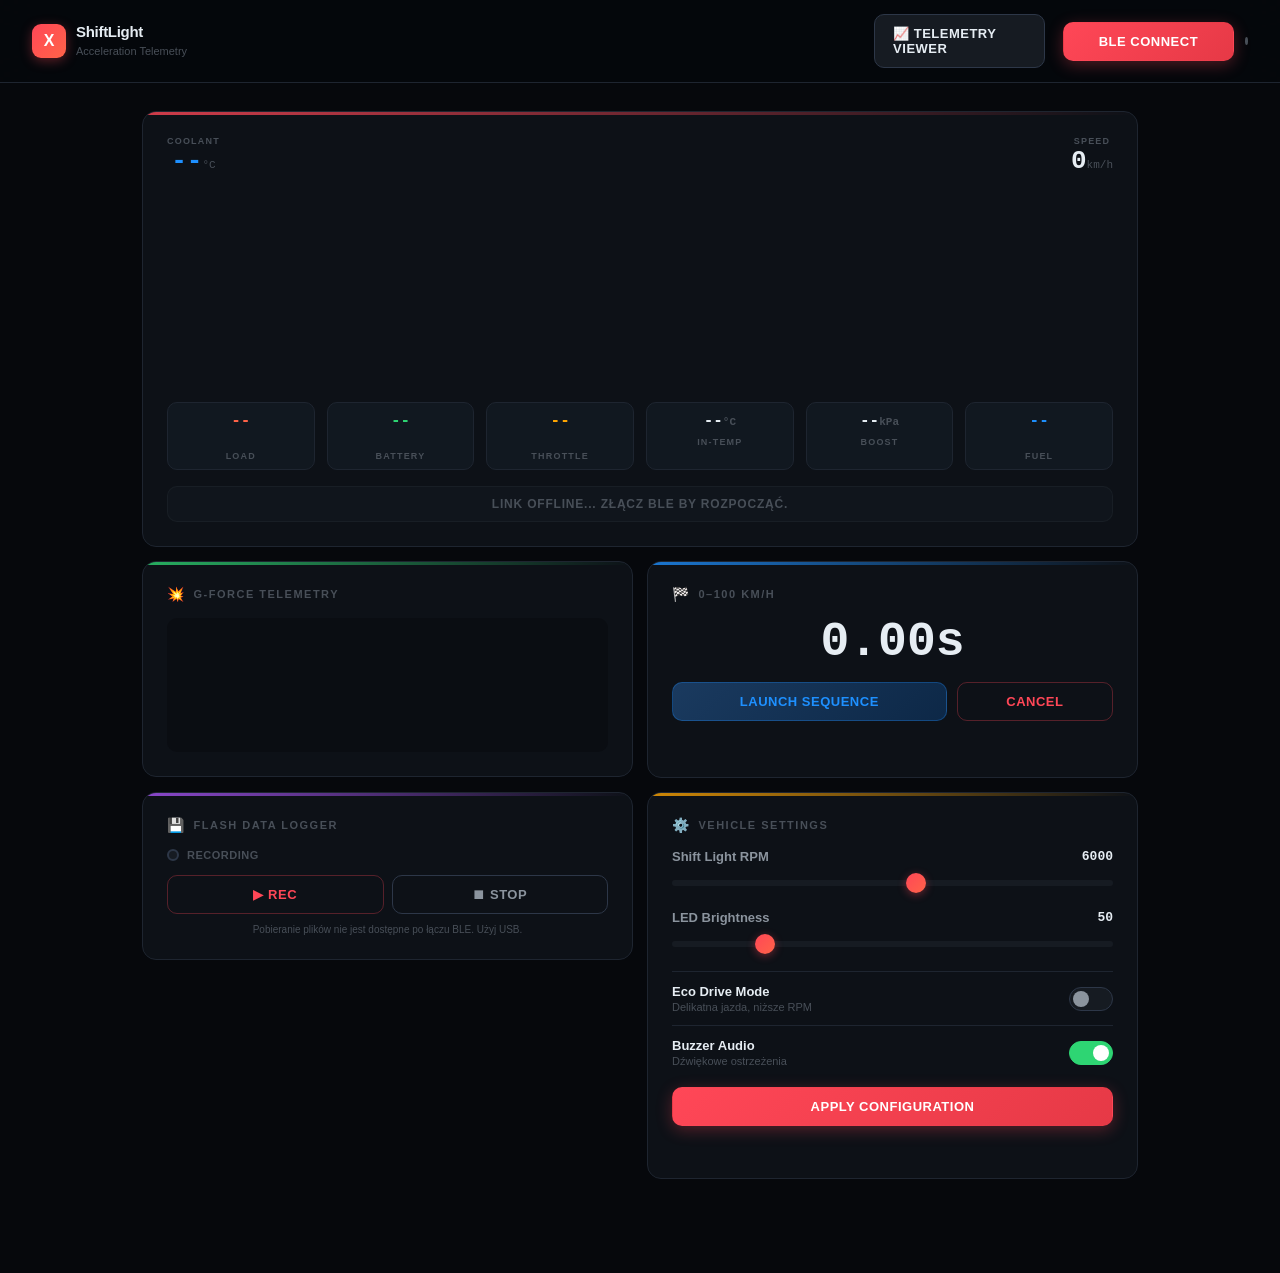
==== web_app/index.html @ bd6e5fac "Complete BLE migration and extract Web App" ====
<!DOCTYPE html>
<html lang="pl">
<head>
  <meta charset="UTF-8">
  <meta name="viewport" content="width=device-width, initial-scale=1, maximum-scale=1, user-scalable=no">
  <title>XIAO ShiftLight — Dashboard</title>
  <link rel="stylesheet" href="style.css">
  <link rel="manifest" href="manifest.json">
</head>
<body>

  <!-- COUNTDOWN OVERLAY -->
  <div class="countdown-overlay" id="countdownOverlay">
    <div class="countdown-num" id="countdownNum">5</div>
  </div>

  <!-- HEADER -->
  <header class="header">
    <div class="header-brand">
      <div class="header-logo">X</div>
      <div class="header-text">
        <h1>ShiftLight</h1>
        <span>Acceleration Telemetry</span>
      </div>
    </div>
    <div class="header-status">
      <a href="viewer.html" class="btn nav-link">📈 Telemetry Viewer</a>
      <button id="btnConnect" class="btn btn-primary btn-connect">BLE Connect</button>
      <div id="connStatusDot" class="pulse-offline dot-margin"></div>
    </div>
  </header>

  <!-- MAIN CONTENT -->
  <div class="main">

    <!-- COCKPIT -->
    <div class="card cockpit" id="cockpit">
      <div class="cockpit-top">
        <div class="cockpit-corner corner-temp">
          <div class="cockpit-corner-label">Coolant</div>
          <div class="cockpit-corner-value"><span id="tempDisplay">--</span><span class="cockpit-corner-unit">°C</span></div>
        </div>
        <div class="cockpit-corner corner-speed">
          <div class="cockpit-corner-label">Speed</div>
          <div class="cockpit-corner-value"><span id="speedDisplay">0</span><span class="cockpit-corner-unit">km/h</span></div>
        </div>
      </div>

      <canvas id="gaugeCanvas" width="380" height="200"></canvas>

      <div class="mini-grid">
        <div class="mini-item">
          <div class="mini-value val-orange"><span id="valLoad">--</span></div>
          <canvas id="loadCanvas" width="120" height="6" class="mini-bar"></canvas>
          <div class="mini-label">Load</div>
        </div>
        <div class="mini-item">
          <div class="mini-value val-green"><span id="valVolt">--</span></div>
          <canvas id="voltCanvas" width="120" height="6" class="mini-bar"></canvas>
          <div class="mini-label">Battery</div>
        </div>
        <div class="mini-item">
          <div class="mini-value val-yellow"><span id="valTps">--</span></div>
          <canvas id="tpsCanvas" width="120" height="6" class="mini-bar"></canvas>
          <div class="mini-label">Throttle</div>
        </div>
        <div class="mini-item">
          <div class="mini-value val-text-1"><span id="valIat">--</span><span class="mini-unit">°C</span></div>
          <div class="mini-label mt-8">In-Temp</div>
        </div>
        <div class="mini-item">
          <div class="mini-value val-text-1"><span id="valMap">--</span><span class="mini-unit">kPa</span></div>
          <div class="mini-label mt-8">Boost</div>
        </div>
        <div class="mini-item">
          <div class="mini-value val-blue"><span id="valFuel">--</span></div>
          <canvas id="fuelCanvas" width="120" height="6" class="mini-bar"></canvas>
          <div class="mini-label">Fuel</div>
        </div>
      </div>

      <div id="sysState" class="sys-state state-offline">Link Offline... Złącz BLE by rozpocząć.</div>
    </div>

    <!-- G-FORCE + TIMER -->
    <div class="grid-2col">
      <div class="card gforce-card">
        <div class="card-title"><span class="icon">💥</span> G-Force Telemetry</div>
        <canvas id="telemetryCanvas" width="460" height="140"></canvas>
      </div>
      <div class="card timer-card">
        <div class="card-title"><span class="icon">🏁</span> 0–100 km/h</div>
        <div class="timer-display" id="timeDisplay">0.00s</div>
        <div class="timer-buttons">
          <button class="btn btn-launch flex-2" onclick="startTimer()">Launch Sequence</button>
          <button class="btn btn-cancel flex-1" id="btnCancel" onclick="cancelTimer()">Cancel</button>
        </div>
        <div class="timer-status status-blue" id="timerStatus"></div>
      </div>
    </div>

    <!-- LOGGER + SETTINGS -->
    <div class="grid-2col">
      <div class="card logger-card">
        <div class="card-title"><span class="icon">💾</span> Flash Data Logger</div>
        <div class="logger-header">
          <div class="logger-status">
            <div class="rec-dot" id="logIndicator"></div>
            <span>Recording</span>
          </div>
        </div>
        <div class="logger-buttons">
          <button class="btn btn-rec flex-1" id="btnLogStart" onclick="startLogging()">▶ REC</button>
          <button class="btn btn-stop flex-1" id="btnLogStop" onclick="stopLogging()">⏹ Stop</button>
        </div>
        <p class="logger-info">Pobieranie plików nie jest dostępne po łączu BLE. Użyj USB.</p>
      </div>

      <div class="card settings-card">
        <div class="card-title"><span class="icon">⚙️</span> Vehicle Settings</div>
        <div class="setting-group">
          <div class="setting-label">
            Shift Light RPM
            <span class="setting-value" id="rpmVal">6000</span>
          </div>
          <input type="range" id="rpmLimit" min="1000" max="10000" step="100" value="6000" oninput="updateVal('rpmVal', this.value)">
        </div>
        <div class="setting-group">
          <div class="setting-label">
            LED Brightness
            <span class="setting-value" id="brtVal">50</span>
          </div>
          <input type="range" id="brightness" min="0" max="255" step="1" value="50" oninput="updateVal('brtVal', this.value)">
        </div>
        <div class="toggle-row">
          <div>
            <div class="toggle-label">Eco Drive Mode</div>
            <div class="toggle-desc">Delikatna jazda, niższe RPM</div>
          </div>
          <label class="switch">
            <input type="checkbox" id="ecoMode">
            <span class="slider"></span>
          </label>
        </div>
        <div class="toggle-row">
          <div>
            <div class="toggle-label">Buzzer Audio</div>
            <div class="toggle-desc">Dźwiękowe ostrzeżenia</div>
          </div>
          <label class="switch">
            <input type="checkbox" id="buzzerMode" checked>
            <span class="slider"></span>
          </label>
        </div>
        <button class="btn btn-primary btn-save" onclick="saveSettings()" id="btnSave">Apply Configuration</button>
        <div id="status"></div>
      </div>
    </div>
  </div>

  <script src="app.js"></script>
</body>
</html>
---- web_app/style.css ----
:root {
  --bg-body: #06080c;
  --bg-card: #0d1117;
  --bg-card-alt: #111820;
  --bg-input: #161b22;
  --bg-hover: #1c2230;
  --border: #1e2530;
  --border-accent: #2d3748;
  --text-1: #e6edf3;
  --text-2: #8b949e;
  --text-3: #484f58;
  --red: #ff4757;
  --green: #2ed573;
  --blue: #1e90ff;
  --yellow: #ffa502;
  --cyan: #00d2d3;
  --orange: #ff6348;
  --purple: #a855f7;
  --radius: 14px;
  --radius-sm: 10px;
  --shadow: 0 8px 32px rgba(0,0,0,0.45);
  --transition: 0.25s cubic-bezier(0.4,0,0.2,1);
}
*, *::before, *::after { margin:0; padding:0; box-sizing:border-box; }

body {
  background: var(--bg-body);
  color: var(--text-1);
  font-family: 'Segoe UI', -apple-system, BlinkMacSystemFont, Roboto, Helvetica, Arial, sans-serif;
  -webkit-font-smoothing: antialiased;
  min-height: 100vh;
  overflow-x: hidden;
}

/* === HEADER === */
.header {
  position: sticky; top: 0; z-index: 50;
  display: flex; align-items: center; justify-content: space-between;
  padding: 12px 16px;
  background: rgba(6,8,12,0.82);
  backdrop-filter: blur(20px) saturate(180%);
  -webkit-backdrop-filter: blur(20px) saturate(180%);
  border-bottom: 1px solid var(--border);
}
.header-brand { display: flex; align-items: center; gap: 10px; }
.header-logo {
  width: 34px; height: 34px;
  background: linear-gradient(135deg, var(--red), var(--orange));
  border-radius: 9px;
  display: flex; align-items: center; justify-content: center;
  font-weight: 900; font-size: 16px; color: #fff;
  box-shadow: 0 3px 12px rgba(255,71,87,0.35);
  flex-shrink: 0;
}
.header-text h1 { font-size: 15px; font-weight: 700; letter-spacing: -0.3px; line-height: 1.2; }
.header-text span { font-size: 11px; color: var(--text-3); font-weight: 500; }
.header-status {
  display: flex; align-items: center; gap: 6px;
  font-size: 11px; font-weight: 600; color: var(--text-3);
  letter-spacing: 0.5px; text-transform: uppercase;
}
.header-status .pulse {
  width: 8px; height: 8px; border-radius: 50%;
  background: var(--green);
  box-shadow: 0 0 8px rgba(46,213,115,0.6);
  animation: pulse 2s ease-in-out infinite;
}
.header-status .pulse-offline {
  width: 8px; height: 8px; border-radius: 50%;
  background: var(--text-3);
}

@keyframes pulse {
  0%, 100% { opacity: 1; transform: scale(1); }
  50% { opacity: 0.5; transform: scale(0.8); }
}

/* === MAIN === */
.main { max-width: 920px; margin: 0 auto; padding: 16px 12px 80px; }

/* === CARD === */
.card {
  background: var(--bg-card);
  border: 1px solid var(--border);
  border-radius: var(--radius);
  padding: 20px;
  margin-bottom: 14px;
  position: relative;
  overflow: hidden;
  transition: var(--transition);
}
.card::before {
  content: '';
  position: absolute; top: 0; left: 0; right: 0;
  height: 3px;
  background: var(--card-accent, linear-gradient(90deg, var(--red), var(--orange)));
  opacity: 0.8;
}
.card:hover { border-color: var(--border-accent); }
.card-title {
  font-size: 11px; font-weight: 700;
  letter-spacing: 1.5px; text-transform: uppercase;
  color: var(--text-3);
  margin-bottom: 16px;
  display: flex; align-items: center; gap: 8px;
}
.card-title .icon { font-size: 14px; }

/* === COCKPIT === */
.cockpit { --card-accent: linear-gradient(90deg, var(--red), transparent); text-align: center; padding-bottom: 16px; }
.cockpit-top { display: flex; justify-content: space-between; align-items: flex-start; margin-bottom: 0; }
.cockpit-corner { display: flex; flex-direction: column; align-items: center; gap: 2px; }
.cockpit-corner-label { font-size: 9px; font-weight: 700; letter-spacing: 1.2px; text-transform: uppercase; color: var(--text-3); }
.cockpit-corner-value { font-family: 'Segoe UI', monospace; font-size: 22px; font-weight: 700; line-height: 1; }
.cockpit-corner-unit { font-size: 11px; color: var(--text-3); font-weight: 500; }
.corner-temp .cockpit-corner-value { color: var(--blue); }
.corner-speed .cockpit-corner-value { color: var(--text-1); }
#gaugeCanvas { width: 100%; max-width: 340px; height: auto !important; margin: 8px auto 0; display: block; }

/* === MINI GAUGES GRID === */
.mini-grid { display: grid; grid-template-columns: repeat(3, 1fr); gap: 10px; margin-top: 20px; }
.mini-item {
  text-align: center; padding: 10px 4px 8px;
  background: var(--bg-card-alt);
  border: 1px solid var(--border);
  border-radius: var(--radius-sm);
  transition: var(--transition);
}
.mini-item:hover { border-color: var(--border-accent); }
.mini-value { font-family: 'Segoe UI', monospace; font-size: 16px; font-weight: 700; line-height: 1; margin-bottom: 4px; }
.mini-bar { width: 100%; height: 4px; border-radius: 2px; margin: 6px auto 4px; }
.mini-label { font-size: 9px; font-weight: 700; letter-spacing: 1.2px; text-transform: uppercase; color: var(--text-3); }

/* === HELPERS (EXTRACTED INLINE STYLES) === */
.nav-link { margin-right: 12px; border-color: transparent; padding: 6px 14px; font-size: 11px; text-decoration: none; }
.btn-connect { padding: 6px 14px; font-size: 11px; }
.dot-margin { margin-left: 5px; }

.val-orange { color: var(--orange); }
.val-green { color: var(--green); }
.val-yellow { color: var(--yellow); }
.val-text-1 { color: var(--text-1); }
.val-blue { color: var(--blue); }

.mini-unit { font-size: 11px; color: var(--text-3); }
.mt-8 { margin-top: 8px; }
.mt-10 { margin-top: 10px; }

.flex-2 { flex: 2; }
.flex-1 { flex: 1; }

.status-blue { color: var(--blue); }
.logger-info { font-size: 10px; color: var(--text-3); text-align: center; margin-top: 10px; }

/* === SYSTEM STATE === */
.sys-state {
  margin-top: 16px; padding: 10px 14px;
  border-radius: var(--radius-sm);
  font-size: 12px; font-weight: 700;
  letter-spacing: 0.8px; text-transform: uppercase;
  text-align: center; transition: var(--transition);
}
.state-normal { background: rgba(46,213,115,0.08); color: var(--green); border: 1px solid rgba(46,213,115,0.15); }
.state-cold { background: rgba(30,144,255,0.08); color: var(--blue); border: 1px solid rgba(30,144,255,0.15); }
.state-eco { background: rgba(46,213,115,0.08); color: var(--green); border: 1px solid rgba(46,213,115,0.15); }
.state-offline { background: rgba(72,79,88,0.08); color: var(--text-3); border: 1px solid rgba(72,79,88,0.15); }

/* === G-FORCE === */
.gforce-card { --card-accent: linear-gradient(90deg, var(--green), transparent); }
#telemetryCanvas { width: 100%; height: auto !important; display: block; border-radius: var(--radius-sm); background: #0a0d12; }

/* === TIMER === */
.timer-card { --card-accent: linear-gradient(90deg, var(--blue), transparent); }
.timer-display {
  font-family: 'Segoe UI', monospace; font-size: 48px; font-weight: 700;
  text-align: center; margin: 8px 0 16px; line-height: 1;
  color: var(--text-1);
}
.timer-buttons { display: flex; gap: 10px; }
.timer-status { text-align: center; margin-top: 12px; font-size: 13px; font-weight: 700; letter-spacing: 1px; text-transform: uppercase; height: 20px; }

/* === DATA LOGGER === */
.logger-card { --card-accent: linear-gradient(90deg, var(--purple), transparent); }
.logger-header { display: flex; align-items: center; justify-content: space-between; margin-bottom: 14px; }
.logger-status { display: flex; align-items: center; gap: 8px; font-size: 11px; font-weight: 600; color: var(--text-3); letter-spacing: 0.5px; text-transform: uppercase; }
.rec-dot {
  width: 12px; height: 12px; border-radius: 50%;
  background: var(--bg-input); border: 2px solid var(--border-accent);
  transition: var(--transition);
}
.rec-dot.active {
  background: var(--red); border-color: var(--red);
  box-shadow: 0 0 12px rgba(255,71,87,0.5);
  animation: pulse 1s ease-in-out infinite;
}
.logger-buttons { display: flex; gap: 8px; }

/* === SETTINGS === */
.settings-card { --card-accent: linear-gradient(90deg, var(--yellow), transparent); }
.setting-group { margin-bottom: 20px; }
.setting-group:last-child { margin-bottom: 0; }
.setting-label {
  display: flex; align-items: center; justify-content: space-between;
  font-size: 13px; font-weight: 600; color: var(--text-2); margin-bottom: 8px;
}
.setting-value { font-family: 'Segoe UI', monospace; font-weight: 700; color: var(--text-1); }

/* === RANGE SLIDER === */
input[type=range] {
  -webkit-appearance: none; appearance: none;
  width: 100%; height: 6px;
  background: var(--bg-input); border-radius: 3px; outline: none;
  transition: var(--transition);
}
input[type=range]::-webkit-slider-thumb {
  -webkit-appearance: none; appearance: none;
  width: 20px; height: 20px;
  background: linear-gradient(135deg, var(--red), var(--orange));
  border-radius: 50%; cursor: pointer;
  box-shadow: 0 2px 8px rgba(255,71,87,0.4);
  transition: var(--transition);
}
input[type=range]::-webkit-slider-thumb:hover { transform: scale(1.15); box-shadow: 0 3px 12px rgba(255,71,87,0.6); }
input[type=range]::-moz-range-thumb {
  width: 20px; height: 20px;
  background: linear-gradient(135deg, var(--red), var(--orange));
  border-radius: 50%; border: none; cursor: pointer;
}

/* === TOGGLE === */
.toggle-row {
  display: flex; align-items: center; justify-content: space-between;
  padding: 12px 0; border-top: 1px solid var(--border);
}
.toggle-row:first-of-type { border-top: none; }
.toggle-label { font-size: 13px; font-weight: 600; color: var(--text-1); }
.toggle-desc { font-size: 11px; color: var(--text-3); margin-top: 2px; }
.switch { position: relative; display: inline-block; width: 44px; height: 24px; flex-shrink: 0; }
.switch input { opacity: 0; width: 0; height: 0; }
.slider {
  position: absolute; cursor: pointer; top: 0; left: 0; right: 0; bottom: 0;
  background: var(--bg-input); border: 1px solid var(--border-accent);
  transition: var(--transition); border-radius: 24px;
}
.slider::before {
  position: absolute; content: "";
  height: 16px; width: 16px; left: 3px; bottom: 3px;
  background: var(--text-2); transition: var(--transition); border-radius: 50%;
}
input:checked + .slider { background: var(--green); border-color: var(--green); }
input:checked + .slider::before { transform: translateX(20px); background: #fff; }

/* === BUTTONS === */
.btn {
  display: inline-flex; align-items: center; justify-content: center; gap: 6px;
  padding: 11px 18px;
  border: 1px solid var(--border-accent);
  background: var(--bg-input);
  color: var(--text-1);
  border-radius: var(--radius-sm);
  font-family: inherit; font-size: 13px; font-weight: 700;
  letter-spacing: 0.5px; text-transform: uppercase;
  cursor: pointer; transition: var(--transition); width: 100%;
}
.btn:hover { background: var(--bg-hover); transform: translateY(-1px); }
.btn:active { transform: translateY(0); }
.btn-primary {
  background: linear-gradient(135deg, var(--red), #e63946);
  border-color: transparent; color: #fff;
  box-shadow: 0 4px 16px rgba(255,71,87,0.3);
}
.btn-primary:hover { box-shadow: 0 6px 20px rgba(255,71,87,0.45); }
.btn-launch {
  background: linear-gradient(135deg, #1a3a5f, #0d2847);
  border-color: rgba(30,144,255,0.3); color: var(--blue);
}
.btn-launch:hover {
  background: linear-gradient(135deg, var(--blue), #1565c0);
  color: #fff; box-shadow: 0 4px 16px rgba(30,144,255,0.3);
}
.btn-cancel { background: transparent; border-color: rgba(255,71,87,0.3); color: var(--red); }
.btn-cancel:hover { background: rgba(255,71,87,0.08); }
.btn-rec { background: transparent; border-color: rgba(255,71,87,0.3); color: var(--red); }
.btn-rec:hover { background: rgba(255,71,87,0.1); }
.btn-rec.active { background: var(--red); color: #fff; border-color: var(--red); box-shadow: 0 4px 12px rgba(255,71,87,0.35); }
.btn-stop { background: transparent; border-color: var(--border-accent); color: var(--text-2); }
.btn-stop:hover { background: var(--bg-hover); }
.btn-export {
  background: linear-gradient(135deg, #1565C0, #0d47a1);
  border-color: transparent; color: #fff;
  margin-top: 10px; box-shadow: 0 4px 14px rgba(21,101,192,0.3);
}
.btn-export:hover { box-shadow: 0 6px 20px rgba(21,101,192,0.45); }
.btn-save { margin-top: 8px; }
#status { text-align: center; margin-top: 10px; font-size: 12px; font-weight: 700; letter-spacing: 0.5px; height: 18px; }

/* === COUNTDOWN === */
.countdown-overlay {
  display: none; position: fixed; inset: 0;
  background: rgba(6,8,12,0.92); z-index: 9999;
  align-items: center; justify-content: center;
  backdrop-filter: blur(12px); -webkit-backdrop-filter: blur(12px);
  transition: opacity 0.3s ease-out;
}
.countdown-num {
  font-family: 'Segoe UI', monospace; font-size: 200px; font-weight: 900;
  color: var(--red);
  text-shadow: 0 0 80px rgba(255,71,87,0.6), 0 0 160px rgba(255,71,87,0.2);
  line-height: 1;
}

/* === TWO COLUMN LAYOUT === */
.grid-2col { display: grid; grid-template-columns: 1fr; gap: 14px; align-items: start; }

@media (min-width: 640px) {
  .main { padding: 20px 20px 80px; }
  .card { padding: 24px; }
  .grid-2col { grid-template-columns: 1fr 1fr; }
  .cockpit-corner-value { font-size: 26px; }
  #gaugeCanvas { max-width: 380px; }
  .countdown-num { font-size: 280px; }
  .mini-grid { gap: 12px; }
}

@media (min-width: 1024px) {
  .main { max-width: 1060px; padding: 28px 32px 80px; }
  .header { padding: 14px 32px; }
  .mini-grid { grid-template-columns: repeat(6, 1fr); }
}

::-webkit-scrollbar { width: 6px; }
::-webkit-scrollbar-track { background: transparent; }
::-webkit-scrollbar-thumb { background: var(--border-accent); border-radius: 3px; }

@keyframes fadeUp {
  from { opacity: 0; transform: translateY(12px); }
  to { opacity: 1; transform: translateY(0); }
}
.card { animation: fadeUp 0.5s ease-out both; }
.card:nth-child(2) { animation-delay: 0.05s; }
.card:nth-child(3) { animation-delay: 0.1s; }
.card:nth-child(4) { animation-delay: 0.15s; }
.card:nth-child(5) { animation-delay: 0.2s; }
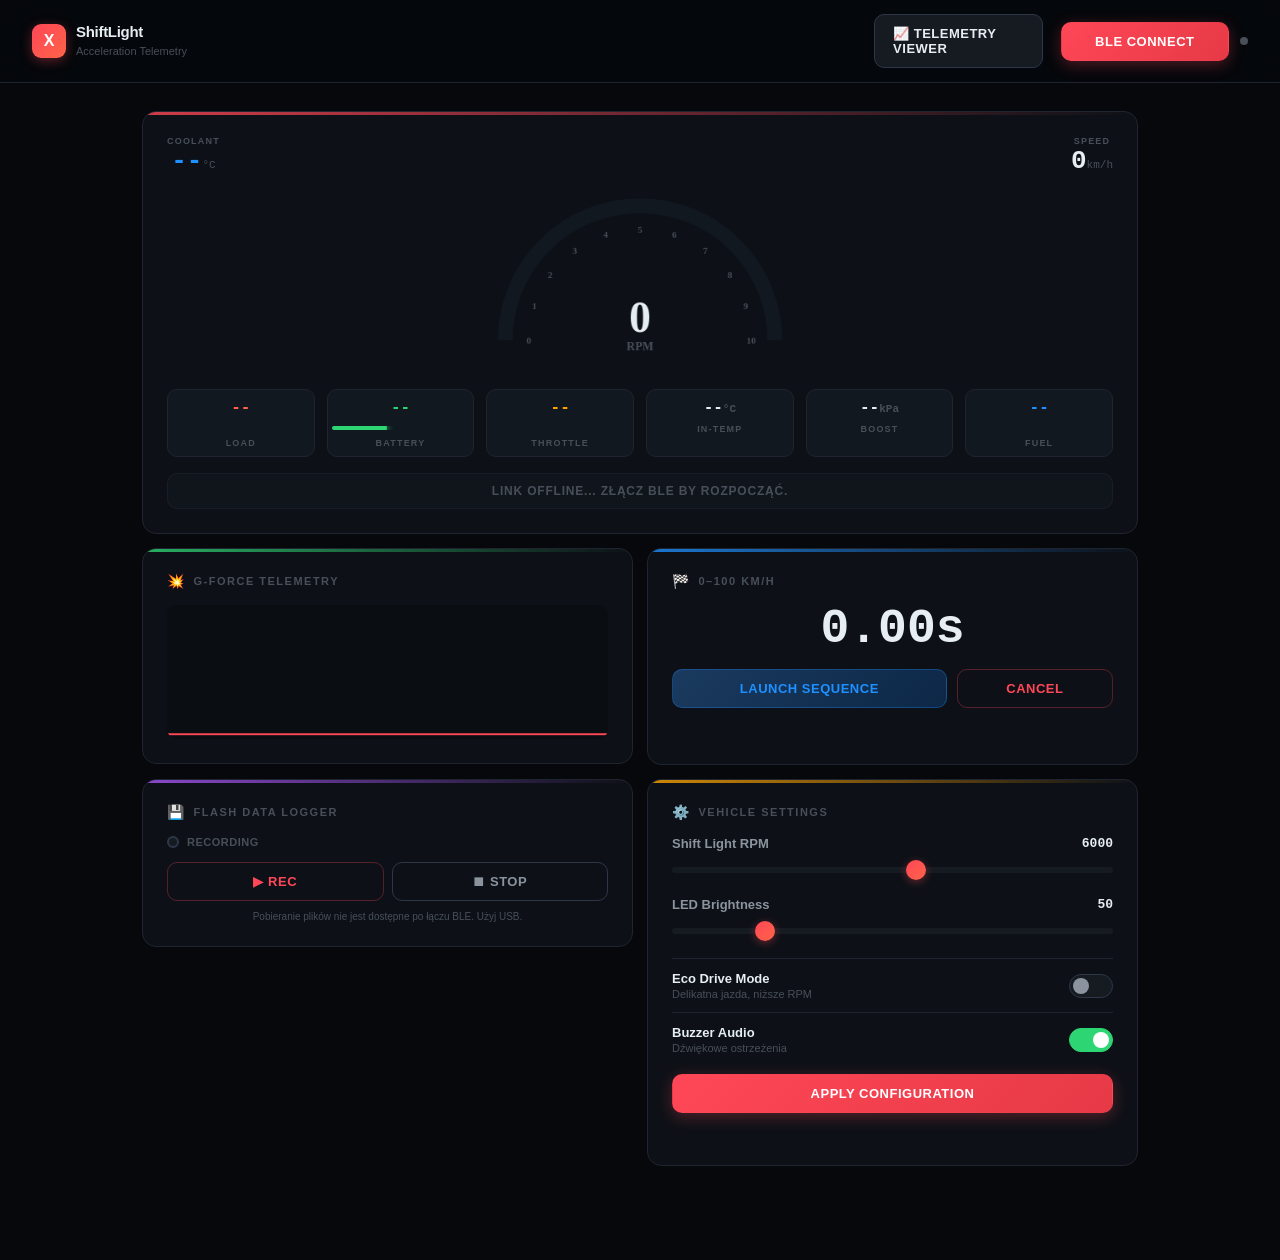
==== commit 1d8dcf2e: "Switch BLE telemetry to binary and UI/graphics refactor Replace JSON BLE telemetry with a compact pa" ====
--- a/web_app/index.html
+++ b/web_app/index.html
@@ -46,7 +46,10 @@
         </div>
       </div>
 
-      <canvas id="gaugeCanvas" width="380" height="200"></canvas>
+      <div class="gauge-container">
+        <canvas id="gaugeStaticCanvas" width="380" height="200"></canvas>
+        <canvas id="gaugeCanvas" width="380" height="200"></canvas>
+      </div>
 
       <div class="mini-grid">
         <div class="mini-item">
--- a/web_app/style.css
+++ b/web_app/style.css
@@ -64,10 +64,12 @@
   background: var(--green);
   box-shadow: 0 0 8px rgba(46,213,115,0.6);
   animation: pulse 2s ease-in-out infinite;
+  flex-shrink: 0;
 }
 .header-status .pulse-offline {
   width: 8px; height: 8px; border-radius: 50%;
   background: var(--text-3);
+  flex-shrink: 0;
 }
 
 @keyframes pulse {
@@ -115,7 +117,16 @@
 .cockpit-corner-unit { font-size: 11px; color: var(--text-3); font-weight: 500; }
 .corner-temp .cockpit-corner-value { color: var(--blue); }
 .corner-speed .cockpit-corner-value { color: var(--text-1); }
-#gaugeCanvas { width: 100%; max-width: 340px; height: auto !important; margin: 8px auto 0; display: block; }
+.gauge-container { 
+  position: relative; width: 100%; max-width: 320px; height: 180px; 
+  margin: 15px auto 5px; overflow: hidden;
+}
+#gaugeStaticCanvas, #gaugeCanvas { 
+  position: absolute; top: 0; left: 0; 
+  width: 100%; height: auto !important; 
+}
+#gaugeStaticCanvas { z-index: 1; }
+#gaugeCanvas { z-index: 2; pointer-events: none; }
 
 /* === MINI GAUGES GRID === */
 .mini-grid { display: grid; grid-template-columns: repeat(3, 1fr); gap: 10px; margin-top: 20px; }
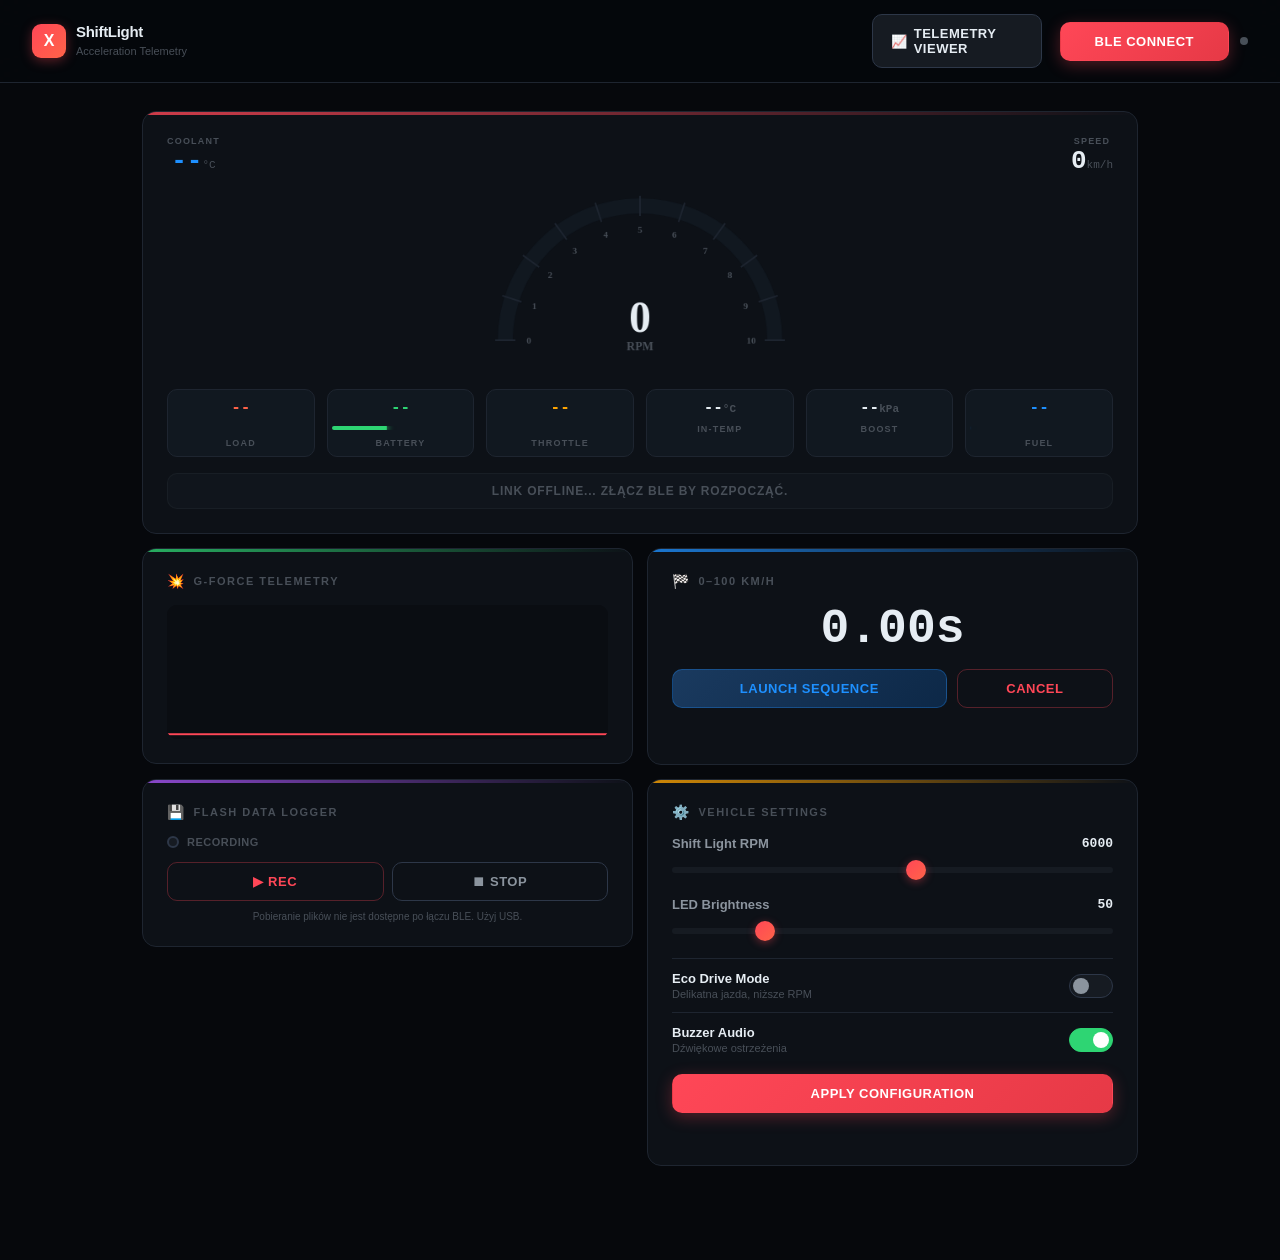
==== commit 5267b8e7: "Refactor connect button, RPM sync, and mobile CSS Split the BLE connect button text into an inner sp" ====
--- a/web_app/index.html
+++ b/web_app/index.html
@@ -1,5 +1,6 @@
 <!DOCTYPE html>
 <html lang="pl">
+
 <head>
   <meta charset="UTF-8">
   <meta name="viewport" content="width=device-width, initial-scale=1, maximum-scale=1, user-scalable=no">
@@ -7,6 +8,7 @@
   <link rel="stylesheet" href="style.css">
   <link rel="manifest" href="manifest.json">
 </head>
+
 <body>
 
   <!-- COUNTDOWN OVERLAY -->
@@ -24,8 +26,9 @@
       </div>
     </div>
     <div class="header-status">
-      <a href="viewer.html" class="btn nav-link">📈 Telemetry Viewer</a>
-      <button id="btnConnect" class="btn btn-primary btn-connect">BLE Connect</button>
+      <a href="viewer.html" class="btn nav-link"><span class="icon">📈</span> <span class="nav-text">Telemetry
+          Viewer</span></a>
+      <button id="btnConnect" class="btn btn-primary btn-connect"><span class="connect-text">BLE Connect</span></button>
       <div id="connStatusDot" class="pulse-offline dot-margin"></div>
     </div>
   </header>
@@ -38,11 +41,13 @@
       <div class="cockpit-top">
         <div class="cockpit-corner corner-temp">
           <div class="cockpit-corner-label">Coolant</div>
-          <div class="cockpit-corner-value"><span id="tempDisplay">--</span><span class="cockpit-corner-unit">°C</span></div>
+          <div class="cockpit-corner-value"><span id="tempDisplay">--</span><span class="cockpit-corner-unit">°C</span>
+          </div>
         </div>
         <div class="cockpit-corner corner-speed">
           <div class="cockpit-corner-label">Speed</div>
-          <div class="cockpit-corner-value"><span id="speedDisplay">0</span><span class="cockpit-corner-unit">km/h</span></div>
+          <div class="cockpit-corner-value"><span id="speedDisplay">0</span><span
+              class="cockpit-corner-unit">km/h</span></div>
         </div>
       </div>
 
@@ -126,14 +131,16 @@
             Shift Light RPM
             <span class="setting-value" id="rpmVal">6000</span>
           </div>
-          <input type="range" id="rpmLimit" min="1000" max="10000" step="100" value="6000" oninput="updateVal('rpmVal', this.value)">
+          <input type="range" id="rpmLimit" min="1000" max="10000" step="100" value="6000"
+            oninput="updateVal('rpmVal', this.value)">
         </div>
         <div class="setting-group">
           <div class="setting-label">
             LED Brightness
             <span class="setting-value" id="brtVal">50</span>
           </div>
-          <input type="range" id="brightness" min="0" max="255" step="1" value="50" oninput="updateVal('brtVal', this.value)">
+          <input type="range" id="brightness" min="0" max="255" step="1" value="50"
+            oninput="updateVal('brtVal', this.value)">
         </div>
         <div class="toggle-row">
           <div>
@@ -163,4 +170,5 @@
 
   <script src="app.js"></script>
 </body>
-</html>
+
+</html>
--- a/web_app/style.css
+++ b/web_app/style.css
@@ -323,6 +323,22 @@
 /* === TWO COLUMN LAYOUT === */
 .grid-2col { display: grid; grid-template-columns: 1fr; gap: 14px; align-items: start; }
 
+@media (max-width: 480px) {
+  .header { padding: 8px 12px; transition: var(--transition); }
+  .header-brand { gap: 6px; }
+  .header-logo { width: 30px; height: 30px; border-radius: 7px; font-size: 14px; }
+  .header-text h1 { font-size: 14px; }
+  .header-text span { display: none; }
+  
+  .header-status { gap: 4px; }
+  .nav-link { padding: 6px 10px; margin-right: 4px; }
+  .nav-text { display: none; }
+  
+  .btn-connect { padding: 6px 10px; min-width: 80px; }
+  
+  .dot-margin { margin-left: 2px; }
+}
+
 @media (min-width: 640px) {
   .main { padding: 20px 20px 80px; }
   .card { padding: 24px; }
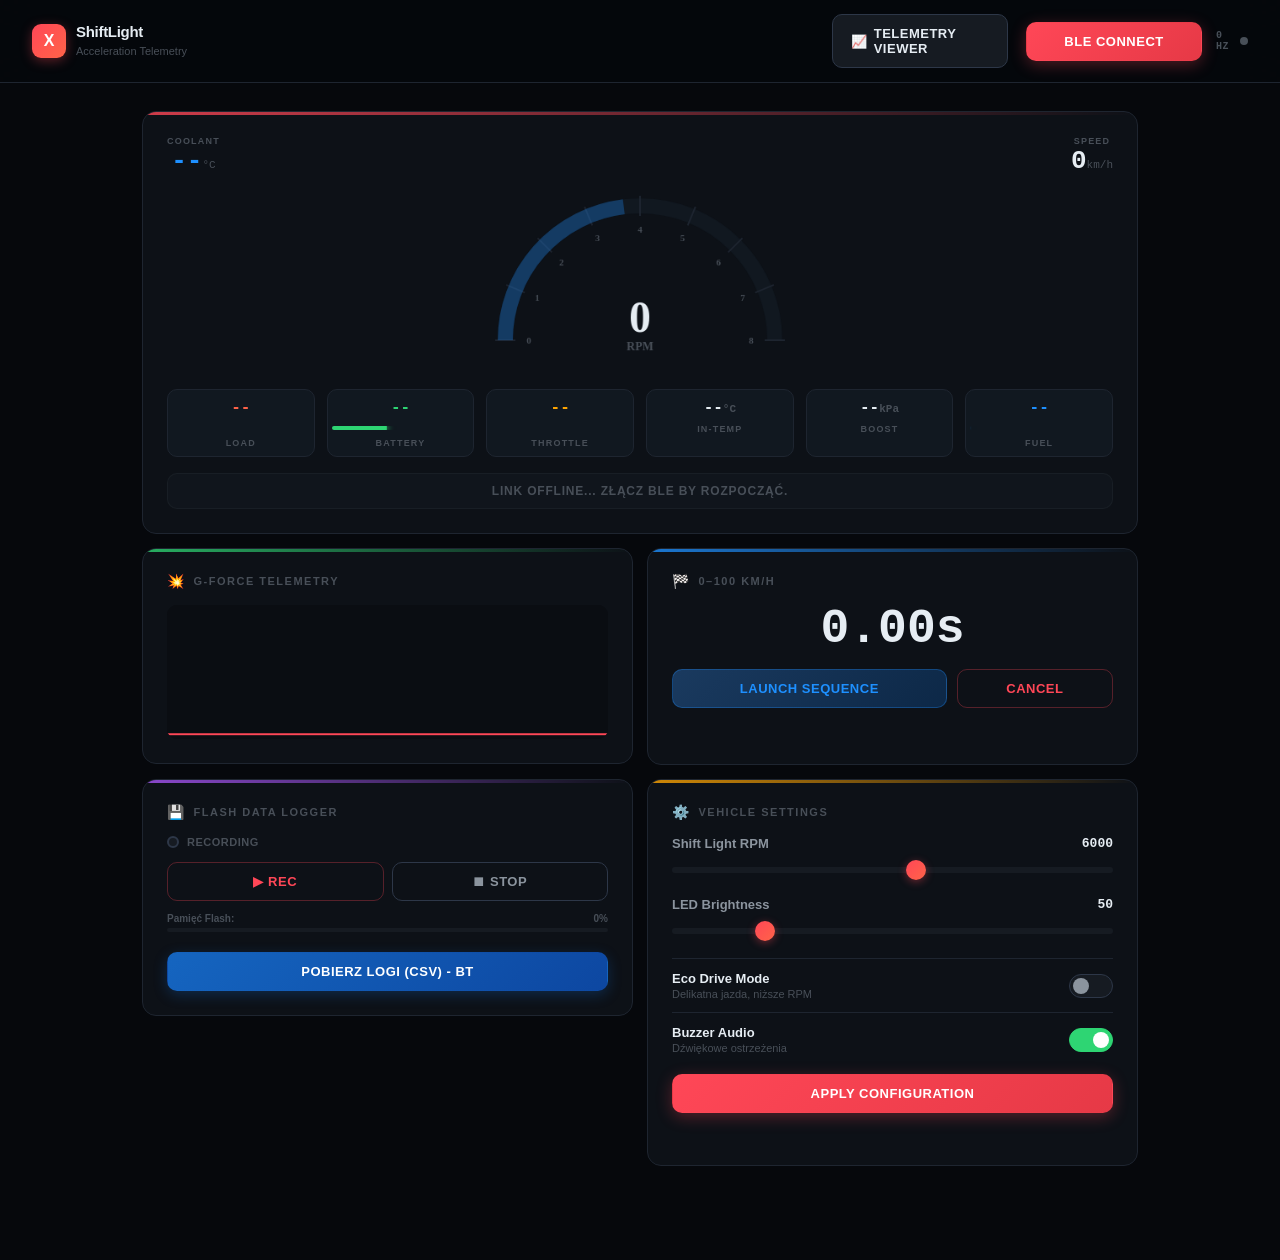
==== commit fc2d1549: "BLE log download, binary logging, OBD Hz Introduce BLE file download and binary telemetry logging, p" ====
--- a/web_app/index.html
+++ b/web_app/index.html
@@ -29,6 +29,7 @@
       <a href="viewer.html" class="btn nav-link"><span class="icon">📈</span> <span class="nav-text">Telemetry
           Viewer</span></a>
       <button id="btnConnect" class="btn btn-primary btn-connect"><span class="connect-text">BLE Connect</span></button>
+      <span id="obdHz" class="obd-hz">0 Hz</span>
       <div id="connStatusDot" class="pulse-offline dot-margin"></div>
     </div>
   </header>
@@ -121,7 +122,17 @@
           <button class="btn btn-rec flex-1" id="btnLogStart" onclick="startLogging()">▶ REC</button>
           <button class="btn btn-stop flex-1" id="btnLogStop" onclick="stopLogging()">⏹ Stop</button>
         </div>
-        <p class="logger-info">Pobieranie plików nie jest dostępne po łączu BLE. Użyj USB.</p>
+        <div class="flash-usage" id="flashUsageContainer">
+          <div class="flash-usage-label">Pamięć Flash: <span id="flashPerc">0%</span></div>
+          <div class="flash-usage-bar"><div id="flashFill" class="flash-usage-fill"></div></div>
+        </div>
+        <div class="dl-container">
+          <button class="btn btn-primary btn-export mt-8" onclick="downloadLog()" style="width: 100%;">Pobierz Logi (CSV) - BT</button>
+          <div class="dl-progress-bar" id="dlProgressBar" style="display:none;">
+            <div class="dl-progress-fill" id="dlProgressFill"></div>
+            <span class="dl-progress-text" id="dlProgressText">0%</span>
+          </div>
+        </div>
       </div>
 
       <div class="card settings-card">
--- a/web_app/style.css
+++ b/web_app/style.css
@@ -145,6 +145,7 @@
 /* === HELPERS (EXTRACTED INLINE STYLES) === */
 .nav-link { margin-right: 12px; border-color: transparent; padding: 6px 14px; font-size: 11px; text-decoration: none; }
 .btn-connect { padding: 6px 14px; font-size: 11px; }
+.obd-hz { font-size: 10px; color: var(--text-3); margin-left: 8px; font-family: monospace; font-weight: 700; }
 .dot-margin { margin-left: 5px; }
 
 .val-orange { color: var(--orange); }
@@ -304,6 +305,40 @@
 .btn-export:hover { box-shadow: 0 6px 20px rgba(21,101,192,0.45); }
 .btn-save { margin-top: 8px; }
 #status { text-align: center; margin-top: 10px; font-size: 12px; font-weight: 700; letter-spacing: 0.5px; height: 18px; }
+
+/* === DOWNLOAD PROGRESS === */
+.dl-container { margin-top: 10px; }
+.dl-progress-bar {
+  position: relative;
+  width: 100%;
+  height: 20px;
+  background: var(--bg-input);
+  border: 1px solid var(--border);
+  border-radius: 10px;
+  margin-top: 10px;
+  overflow: hidden;
+}
+.dl-progress-fill {
+  height: 100%;
+  background: linear-gradient(90deg, var(--blue), var(--cyan));
+  width: 0%;
+  transition: width 0.2s ease-out;
+}
+.dl-progress-text {
+  position: absolute;
+  top: 50%;
+  left: 50%;
+  transform: translate(-50%, -50%);
+  font-size: 10px;
+  font-weight: 800;
+  color: #fff;
+  text-shadow: 0 1px 2px rgba(0,0,0,0.5);
+}
+
+.flash-usage { margin-top: 12px; }
+.flash-usage-label { font-size: 10px; font-weight: 700; color: var(--text-3); display: flex; justify-content: space-between; margin-bottom: 4px; }
+.flash-usage-bar { width: 100%; height: 4px; background: var(--bg-input); border-radius: 2px; overflow: hidden; }
+.flash-usage-fill { height: 100%; background: var(--purple); width: 0%; transition: width 0.3s ease; }
 
 /* === COUNTDOWN === */
 .countdown-overlay {
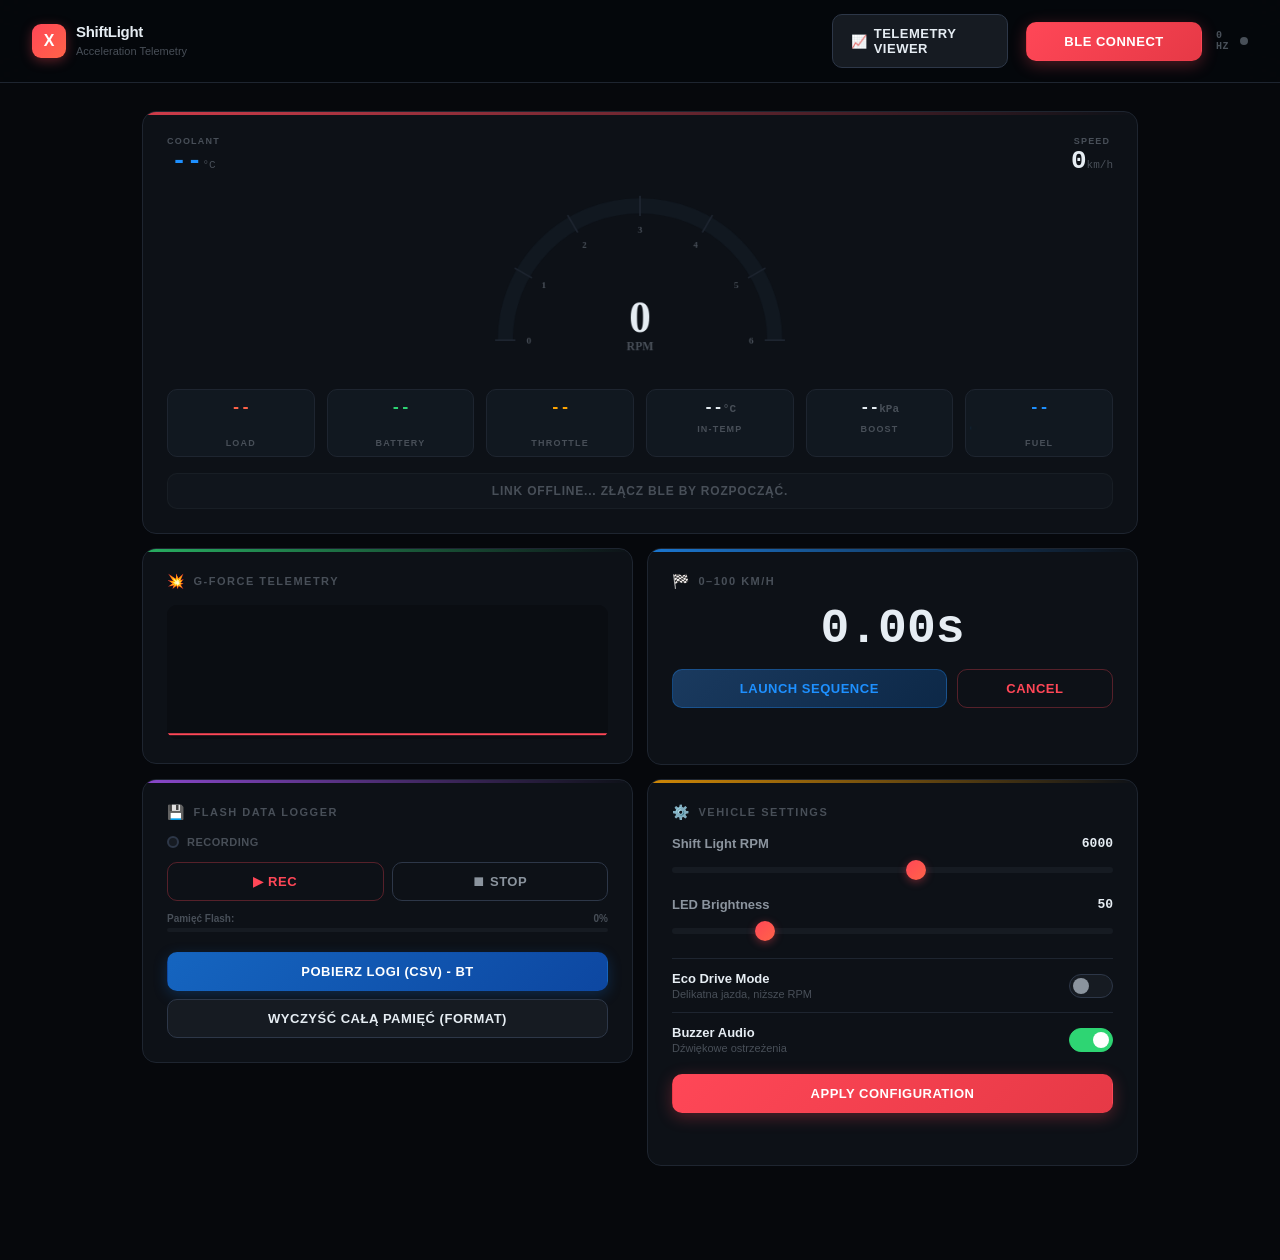
==== commit 1151cc5b: "Add remote flash wipe via BLE and UI Introduce a filesystem wipe feature accessible over BLE and fro" ====
--- a/web_app/index.html
+++ b/web_app/index.html
@@ -132,6 +132,7 @@
             <div class="dl-progress-fill" id="dlProgressFill"></div>
             <span class="dl-progress-text" id="dlProgressText">0%</span>
           </div>
+          <button class="btn btn-danger mt-8" onclick="wipeFlash()" style="width: 100%;">Wyczyść Całą Pamięć (Format)</button>
         </div>
       </div>
 
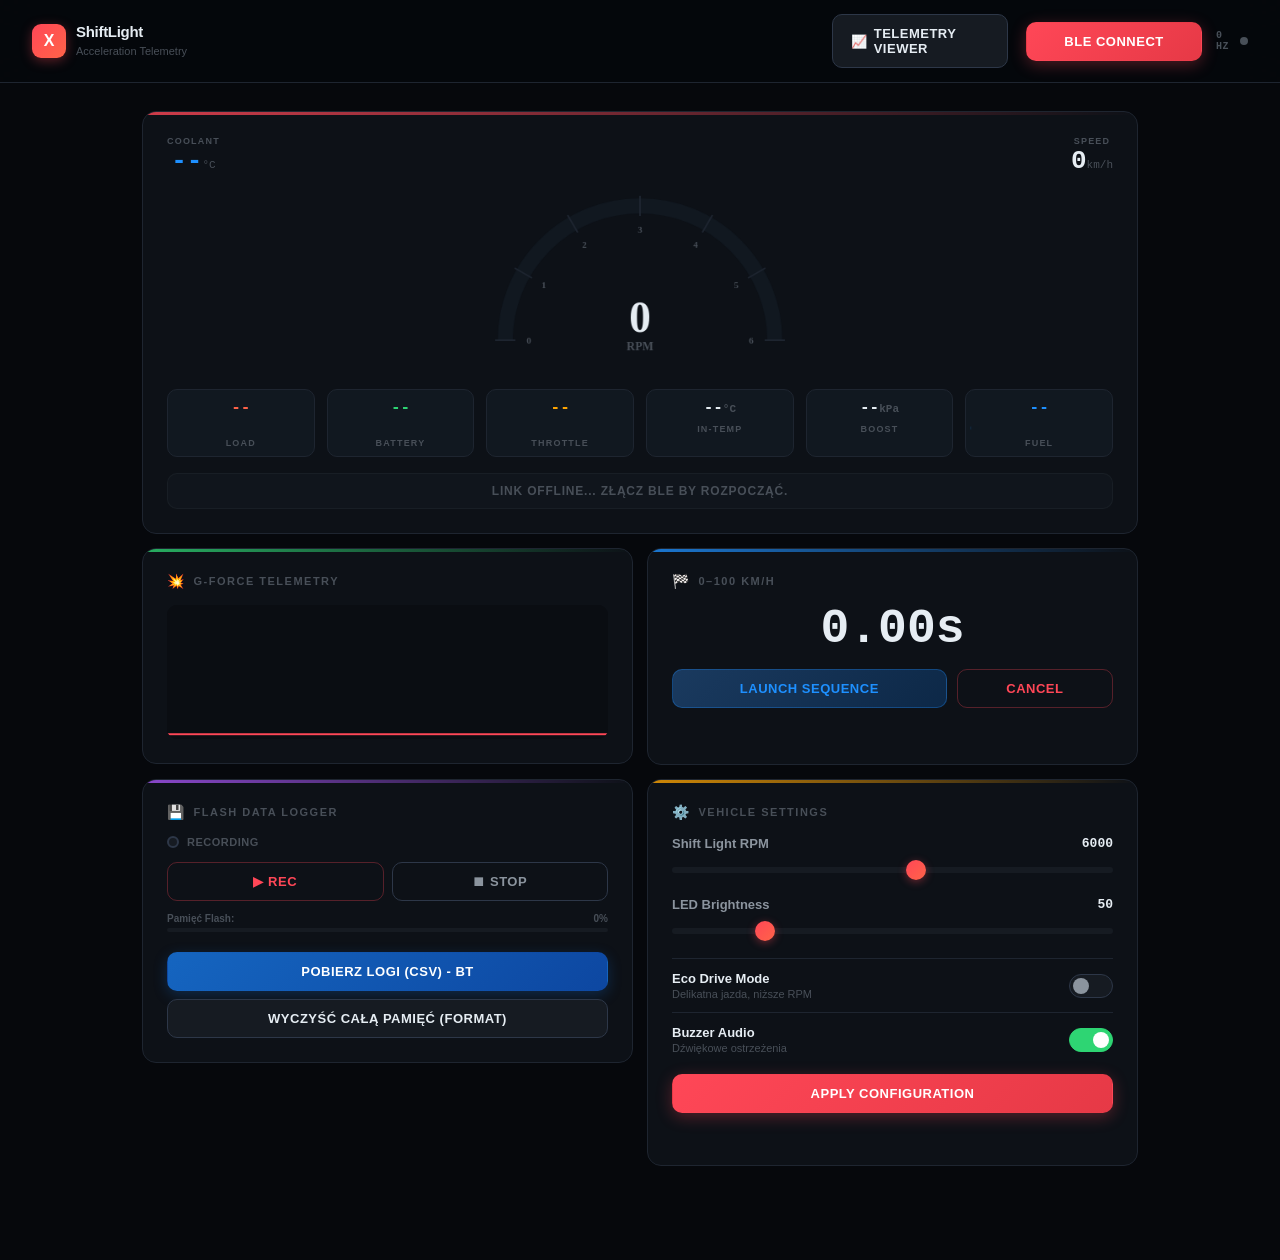
==== commit ba4f4d9d: "Start logging without wiping file; misc formatting Enable append-style data logging by not removing " ====
--- a/web_app/index.html
+++ b/web_app/index.html
@@ -124,15 +124,19 @@
         </div>
         <div class="flash-usage" id="flashUsageContainer">
           <div class="flash-usage-label">Pamięć Flash: <span id="flashPerc">0%</span></div>
-          <div class="flash-usage-bar"><div id="flashFill" class="flash-usage-fill"></div></div>
+          <div class="flash-usage-bar">
+            <div id="flashFill" class="flash-usage-fill"></div>
+          </div>
         </div>
         <div class="dl-container">
-          <button class="btn btn-primary btn-export mt-8" onclick="downloadLog()" style="width: 100%;">Pobierz Logi (CSV) - BT</button>
+          <button class="btn btn-primary btn-export mt-8" onclick="downloadLog()" style="width: 100%;">Pobierz Logi
+            (CSV) - BT</button>
           <div class="dl-progress-bar" id="dlProgressBar" style="display:none;">
             <div class="dl-progress-fill" id="dlProgressFill"></div>
             <span class="dl-progress-text" id="dlProgressText">0%</span>
           </div>
-          <button class="btn btn-danger mt-8" onclick="wipeFlash()" style="width: 100%;">Wyczyść Całą Pamięć (Format)</button>
+          <button class="btn btn-danger mt-8" onclick="wipeFlash()" style="width: 100%;">Wyczyść Całą Pamięć
+            (Format)</button>
         </div>
       </div>
 
